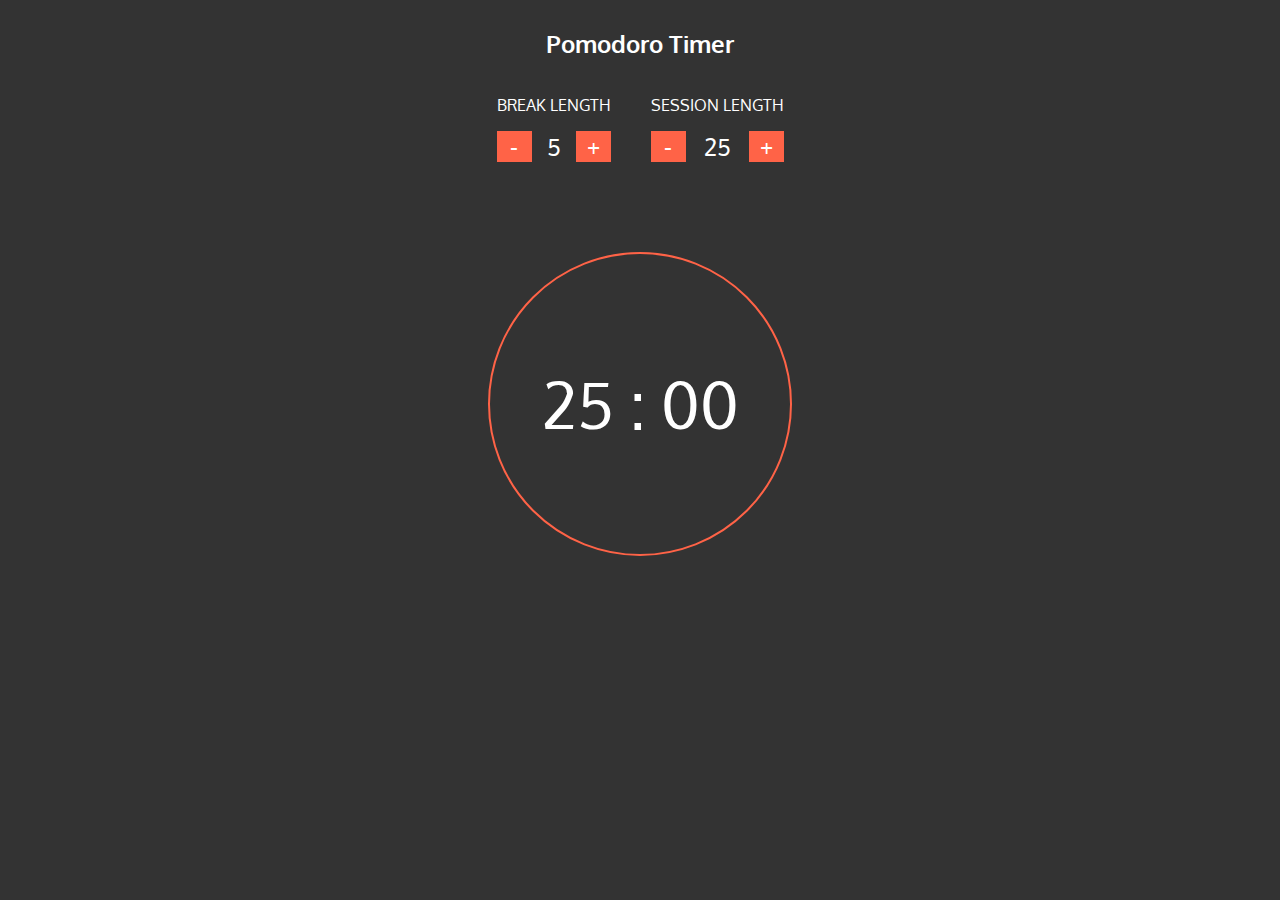
==== pomodoro/index.html @ 9ccbf0e0 "added pomodoro and randomQuoteGenerator" ====
<html>

<head>
    <title>Pomodoro Timer</title>
    <meta charset="utf-8" />
    <meta name="viepowrt" content="device-width, intial-scale=1" />
    <link rel="stylesheet" type="text/css" href="style.css" />
    <link href='https://fonts.googleapis.com/css?family=Oxygen' rel='stylesheet' type='text/css'>

</head>

<body>
    <div class="container--fluid">
        <h2 class="banner">Pomodoro Timer</h2>
        <div class="container--ctrl">
            <div class="breakCtrl">
                <p>Break Length</p>
                <div class="container--btn">
                    <span id="break-down" class="btn minus">-</span>
                    <span id="breakLng"></span>
                    <span id="break-up" class="btn plus">+</span>
                </div>
            </div>
            <div class="sessionCtrl">
                <p>Session Length</p>
                <div class="container--btn">
                    <span id="session-down" class="btn minus">-</span>
                    <span id="sessionLng"></span>
                    <span id="session-up" class="btn plus">+</span>
                </div>
            </div>
        </div>
        <div id="run" class="timer">
            <p id="timerNum"></p>
        </div>
    </div>
</body>

<script type="text/javascript" src="main.js"></script>

</html>
---- pomodoro/style.css ----
html, body {
    background-color: #333;
    height: auto;
    font-family: 'Oxygen', sans-serif;
    
}

h1,h2,h3,h4,h5,h6,p {
    color: #fff;
    
}

.container--fluid {
    display: flex;
    flex-direction: column;
    align-items: center;
            
}

.banner {
    display: block;
    text-align: center;
    
}

.container--ctrl {
    display: flex;
    text-transform: uppercase;
    align-items: center;
    
}


.breakCtrl {
    padding-right: 20px;
    
}

.container--btn {
    display: flex;
    justify-content: center;
}

.container--ctrl span {
    flex: 1;
    color: #fff;
    font-size: 24px;
    text-align: center;
        
}

.btn {
    flex: 1;
    max-width: 35px;
    text-align:center;
    color: #fff;
    background-color: tomato;
    cursor: pointer;
    font-size: 24px;
    
}

.btn:hover {
    background-color: #cc4f39;

}

.sessionCtrl {
    padding-left: 20px;
}

.timer {
   display: flex;
   flex-direction: column;
   justify-content: center;
   height: 300px;
   width: 300px;
   border: 2px solid tomato;
   border-radius: 50%;
   margin-top: 10vh;
   cursor: pointer;
}

.timer p {
    text-align: center;
    font-size: 4em;
}


/*mobile devices*/
@media (max-width: 600px) {
    .container--ctrl {
        flex-direction: column;
        justify-content: center;
        width: 200px;
    }
    
    .breakCtrl {
        padding: 0;
    }
    
    .sessionCtrl {
        padding: 0;
    }
}
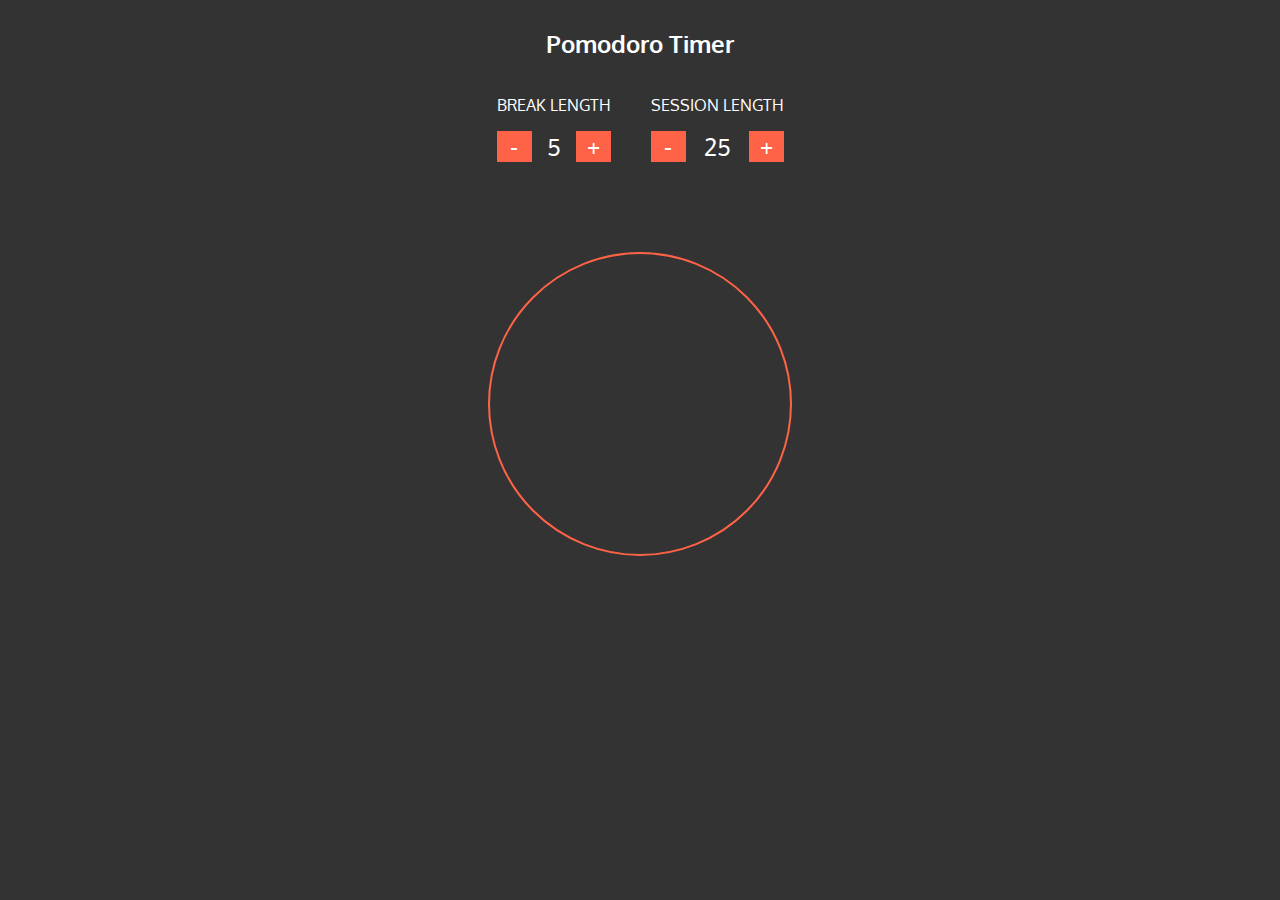
==== commit cfb20c2b: "index.html - changed id=run to id=toggle main.js - updated event listeners and added toggleTimer met" ====
--- a/pomodoro/index.html
+++ b/pomodoro/index.html
@@ -30,7 +30,7 @@
                 </div>
             </div>
         </div>
-        <div id="run" class="timer">
+        <div id="toggle" class="timer">
             <p id="timerNum"></p>
         </div>
     </div>
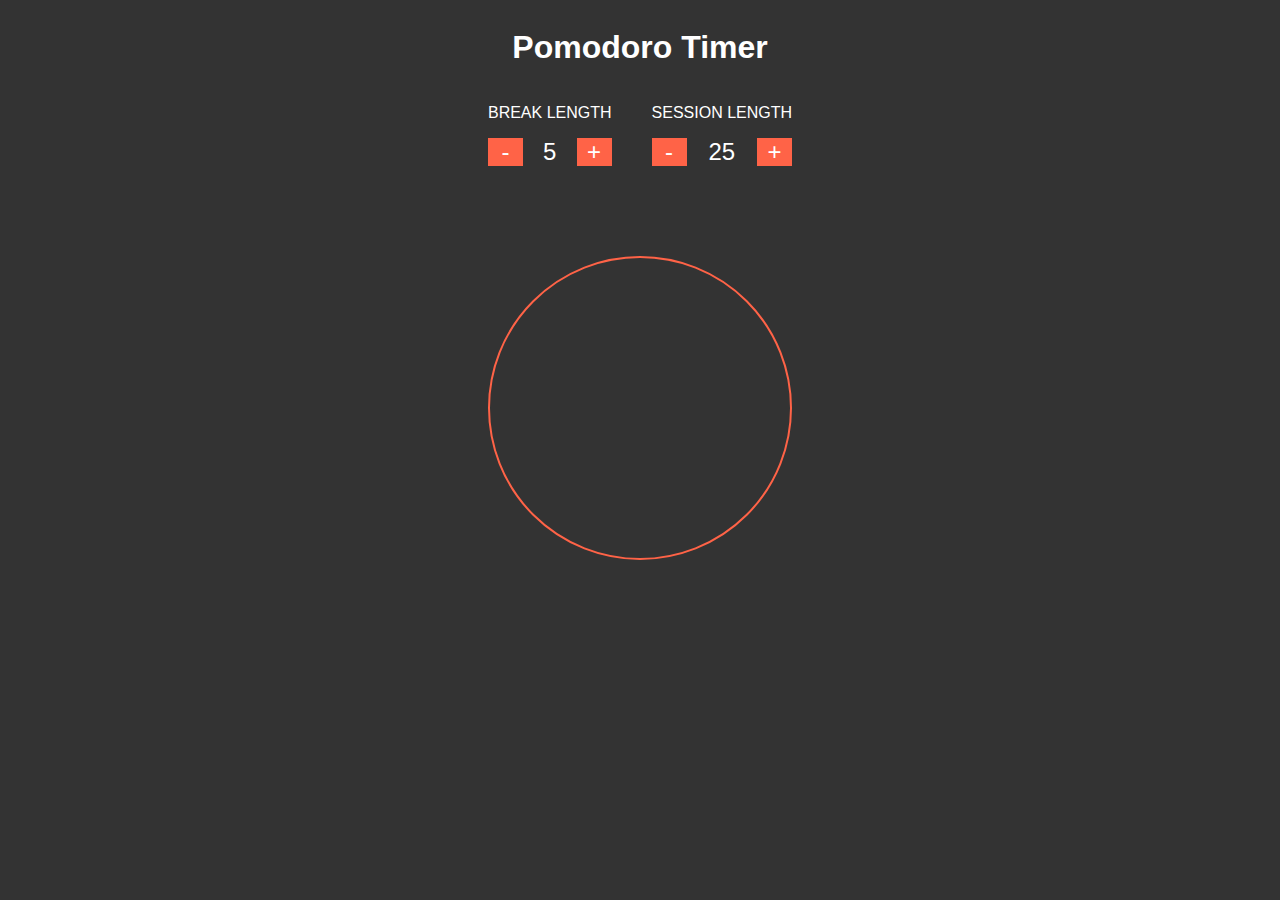
==== commit f818a95b: "index.html: added class number to breakLng/sessionLng" ====
--- a/pomodoro/index.html
+++ b/pomodoro/index.html
@@ -5,28 +5,28 @@
     <meta charset="utf-8" />
     <meta name="viepowrt" content="device-width, intial-scale=1" />
     <link rel="stylesheet" type="text/css" href="style.css" />
-    <link href='https://fonts.googleapis.com/css?family=Oxygen' rel='stylesheet' type='text/css'>
+    <link href='https://fonts.googleapis.com/css?family=Roboto' rel='stylesheet' type='text/css'>
 
 </head>
 
 <body>
     <div class="container--fluid">
-        <h2 class="banner">Pomodoro Timer</h2>
+        <h1 class="banner">Pomodoro Timer</h2>
         <div class="container--ctrl">
             <div class="breakCtrl">
                 <p>Break Length</p>
                 <div class="container--btn">
-                    <span id="break-down" class="btn minus">-</span>
-                    <span id="breakLng"></span>
-                    <span id="break-up" class="btn plus">+</span>
+                    <span id="break-down" class="btn minus no-highlight">-</span>
+                    <span id="breakLng" class="number"></span>
+                    <span id="break-up" class="btn plus no-highlight">+</span>
                 </div>
             </div>
             <div class="sessionCtrl">
                 <p>Session Length</p>
                 <div class="container--btn">
-                    <span id="session-down" class="btn minus">-</span>
-                    <span id="sessionLng"></span>
-                    <span id="session-up" class="btn plus">+</span>
+                    <span id="session-down" class="btn minus no-highlight">-</span>
+                    <span id="sessionLng" class="number"></span>
+                    <span id="session-up" class="btn plus no-highlight">+</span>
                 </div>
             </div>
         </div>
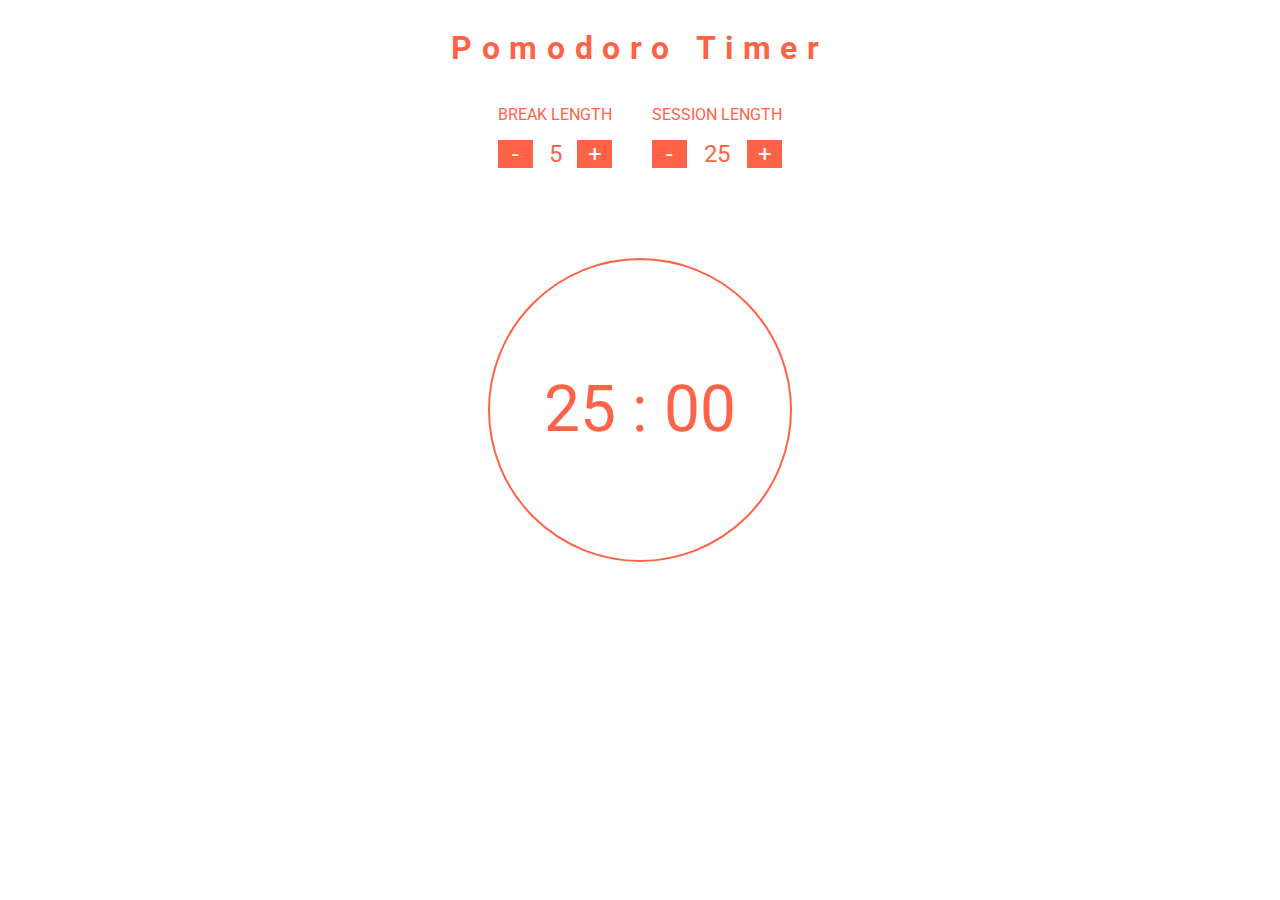
==== commit 7c88cb7c: "variable updates removed global variables from main.js and placed that functionality inside of the o" ====
--- a/pomodoro/index.html
+++ b/pomodoro/index.html
@@ -1,41 +1,40 @@
 <html>
 
 <head>
-    <title>Pomodoro Timer</title>
-    <meta charset="utf-8" />
-    <meta name="viepowrt" content="device-width, intial-scale=1" />
-    <link rel="stylesheet" type="text/css" href="style.css" />
-    <link href='https://fonts.googleapis.com/css?family=Roboto' rel='stylesheet' type='text/css'>
-
+  <title>Pomodoro Timer</title>
+  <meta charset="utf-8" />
+  <meta name="viepowrt" content="device-width, intial-scale=1" />
+  <link rel="stylesheet" type="text/css" href="style.css" />
+  <link href='https://fonts.googleapis.com/css?family=Roboto' rel='stylesheet' type='text/css'>
 </head>
 
 <body>
-    <div class="container--fluid">
-        <h1 class="banner">Pomodoro Timer</h2>
-        <div class="container--ctrl">
-            <div class="breakCtrl">
-                <p>Break Length</p>
-                <div class="container--btn">
-                    <span id="break-down" class="btn minus no-highlight">-</span>
-                    <span id="breakLng" class="number"></span>
-                    <span id="break-up" class="btn plus no-highlight">+</span>
-                </div>
-            </div>
-            <div class="sessionCtrl">
-                <p>Session Length</p>
-                <div class="container--btn">
-                    <span id="session-down" class="btn minus no-highlight">-</span>
-                    <span id="sessionLng" class="number"></span>
-                    <span id="session-up" class="btn plus no-highlight">+</span>
-                </div>
-            </div>
+  <div class="container--fluid">
+    <h1 class="banner">Pomodoro Timer</h2>
+      <div class="container--ctrl">
+        <div class="breakCtrl">
+          <p>Break Length</p>
+          <div class="container--btn">
+            <span id="break-down" class="btn minus no-highlight">-</span>
+            <span id="breakLng" class="number"></span>
+            <span id="break-up" class="btn plus no-highlight">+</span>
+          </div>
         </div>
-        <div id="toggle" class="timer">
-            <p id="timerNum"></p>
+        <div class="sessionCtrl">
+          <p>Session Length</p>
+          <div class="container--btn">
+            <span id="session-down" class="btn minus no-highlight">-</span>
+            <span id="sessionLng" class="number"></span>
+            <span id="session-up" class="btn plus no-highlight">+</span>
+          </div>
         </div>
-    </div>
+      </div>
+      <div id="toggle" class="timer">
+        <p id="timerNum"></p>
+      </div>
+  </div>
 </body>
 
 <script type="text/javascript" src="main.js"></script>
 
-</html>+</html>
--- a/pomodoro/style.css
+++ b/pomodoro/style.css
@@ -1,39 +1,40 @@
-html, body {
-    background-color: #333;
+html,
+body {
+    background-color: #fff;
     height: auto;
-    font-family: 'Oxygen', sans-serif;
-    
+    font-family: 'Roboto', sans-serif;
 }
 
-h1,h2,h3,h4,h5,h6,p {
-    color: #fff;
-    
+h1,
+h2,
+h3,
+h4,
+h5,
+h6,
+p {
+    color: tomato;
 }
 
 .container--fluid {
     display: flex;
     flex-direction: column;
     align-items: center;
-            
 }
 
 .banner {
     display: block;
     text-align: center;
-    
+    letter-spacing: .3em;
 }
 
 .container--ctrl {
     display: flex;
     text-transform: uppercase;
     align-items: center;
-    
 }
-
 
 .breakCtrl {
     padding-right: 20px;
-    
 }
 
 .container--btn {
@@ -43,26 +44,38 @@
 
 .container--ctrl span {
     flex: 1;
-    color: #fff;
     font-size: 24px;
     text-align: center;
-        
 }
 
 .btn {
     flex: 1;
     max-width: 35px;
-    text-align:center;
+    text-align: center;
     color: #fff;
     background-color: tomato;
     cursor: pointer;
     font-size: 24px;
-    
+}
+
+.no-highlight {
+    -webkit-user-select: none;
+    /* Webkit */
+    -moz-user-select: none;
+    /* Firefox */
+    -ms-user-select: none;
+    /* IE 10  */
+    /* Currently not supported in Opera but will be soon */
+    -o-user-select: none;
+    user-select: none;
 }
 
 .btn:hover {
     background-color: #cc4f39;
+}
 
+.number {
+    color: tomato;
 }
 
 .sessionCtrl {
@@ -70,15 +83,15 @@
 }
 
 .timer {
-   display: flex;
-   flex-direction: column;
-   justify-content: center;
-   height: 300px;
-   width: 300px;
-   border: 2px solid tomato;
-   border-radius: 50%;
-   margin-top: 10vh;
-   cursor: pointer;
+    display: flex;
+    flex-direction: column;
+    justify-content: center;
+    height: 300px;
+    width: 300px;
+    border: 2px solid tomato;
+    border-radius: 50%;
+    margin-top: 10vh;
+    cursor: pointer;
 }
 
 .timer p {
@@ -88,18 +101,17 @@
 
 
 /*mobile devices*/
+
 @media (max-width: 600px) {
     .container--ctrl {
         flex-direction: column;
         justify-content: center;
         width: 200px;
     }
-    
     .breakCtrl {
         padding: 0;
     }
-    
     .sessionCtrl {
         padding: 0;
     }
-}+}
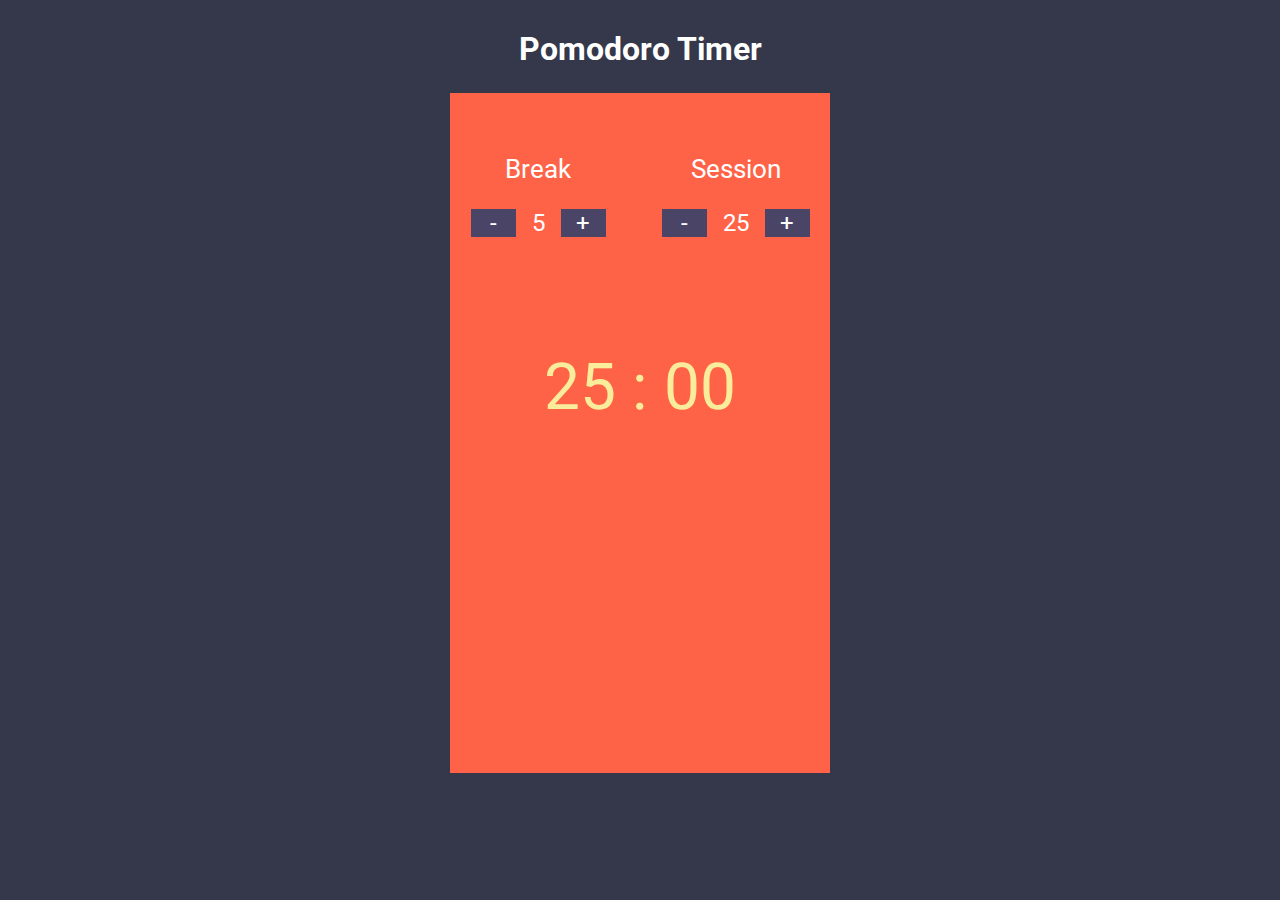
==== commit 9cab4d6e: "ver 0.9 finished adding timer functionality to main.js restyled style.css with new colors TODO: add " ====
--- a/pomodoro/index.html
+++ b/pomodoro/index.html
@@ -9,29 +9,29 @@
 </head>
 
 <body>
+  <h1 class="banner">Pomodoro Timer</h1>
   <div class="container--fluid">
-    <h1 class="banner">Pomodoro Timer</h2>
-      <div class="container--ctrl">
-        <div class="breakCtrl">
-          <p>Break Length</p>
-          <div class="container--btn">
-            <span id="break-down" class="btn minus no-highlight">-</span>
-            <span id="breakLng" class="number"></span>
-            <span id="break-up" class="btn plus no-highlight">+</span>
-          </div>
-        </div>
-        <div class="sessionCtrl">
-          <p>Session Length</p>
-          <div class="container--btn">
-            <span id="session-down" class="btn minus no-highlight">-</span>
-            <span id="sessionLng" class="number"></span>
-            <span id="session-up" class="btn plus no-highlight">+</span>
-          </div>
+    <div class="container--ctrl">
+      <div class="breakCtrl">
+        <p>Break</p>
+        <div class="container--btn">
+          <span id="break-down" class="btn minus no-highlight">-</span>
+          <span id="breakLng" class="number">5</span>
+          <span id="break-up" class="btn plus no-highlight">+</span>
         </div>
       </div>
-      <div id="toggle" class="timer">
-        <p id="timerNum"></p>
+      <div class="sessionCtrl">
+        <p>Session</p>
+        <div class="container--btn">
+          <span id="session-down" class="btn minus no-highlight">-</span>
+          <span id="sessionLng" class="number">25</span>
+          <span id="session-up" class="btn plus no-highlight">+</span>
+        </div>
       </div>
+    </div>
+    <div id="toggle" class="timer">
+      <p id="timerNum"></p>
+    </div>
   </div>
 </body>
 
--- a/pomodoro/style.css
+++ b/pomodoro/style.css
@@ -1,117 +1,113 @@
-html,
-body {
-    background-color: #fff;
-    height: auto;
-    font-family: 'Roboto', sans-serif;
+html, body {
+  width: 100%;
+  height: 100%;
+  background-color: #34384a;
+  font-family: 'Roboto', sans-serif;
+  margin: 0 auto;
 }
-
-h1,
-h2,
-h3,
-h4,
-h5,
-h6,
-p {
-    color: tomato;
+h1, h2, h3, h4, h5, h6, p {
+  color: #fff;
 }
-
 .container--fluid {
-    display: flex;
-    flex-direction: column;
-    align-items: center;
+  height: 680px;
+  max-width: 380px;
+  display: flex;
+  flex-direction: column;
+  align-items: center;
+  margin: 25px auto;
+  background: tomato;
+  position: relative;
 }
-
 .banner {
-    display: block;
-    text-align: center;
-    letter-spacing: .3em;
+  display: block;
+  text-align: center;
+  /*letter-spacing: 1em;*/
+  padding-top: 30px;
 }
-
 .container--ctrl {
-    display: flex;
-    text-transform: uppercase;
-    align-items: center;
+  display: flex;
+  /*text-transform: uppercase;*/
+  align-items: center;
+  justify-content: center;
+  padding-top: 35px;
+  width: inherit;
 }
-
 .breakCtrl {
-    padding-right: 20px;
+  padding-right: 20px;
+  text-align: center;
+  font-size: 1.6em;
 }
-
+.sessionCtrl {
+  text-align: center;
+  padding-left: 20px;
+  font-size: 1.6em;
+}
 .container--btn {
-    display: flex;
-    justify-content: center;
+  display: flex;
+  justify-content: center;
 }
-
 .container--ctrl span {
-    flex: 1;
-    font-size: 24px;
-    text-align: center;
+  /*flex: 1;*/
+  margin: 0 8px 0 8px;
+  font-size: 24px;
+  text-align: center;
 }
-
 .btn {
-    flex: 1;
-    max-width: 35px;
-    text-align: center;
-    color: #fff;
-    background-color: tomato;
-    cursor: pointer;
-    font-size: 24px;
+  /*flex: 1;*/
+  width: 45px;
+  text-align: center;
+  color: #fff;
+  background-color: #4a4567;
+  cursor: pointer;
+  font-size: 24px;
 }
-
 .no-highlight {
-    -webkit-user-select: none;
-    /* Webkit */
-    -moz-user-select: none;
-    /* Firefox */
-    -ms-user-select: none;
-    /* IE 10  */
-    /* Currently not supported in Opera but will be soon */
-    -o-user-select: none;
-    user-select: none;
+  -webkit-user-select: none;
+  /* Webkit */
+  -moz-user-select: none;
+  /* Firefox */
+  -ms-user-select: none;
+  /* IE 10  */
+  /* Currently not supported in Opera but will be soon */
+  -o-user-select: none;
+  user-select: none;
 }
-
 .btn:hover {
-    background-color: #cc4f39;
+  background-color: #39354f;
 }
-
 .number {
-    color: tomato;
+  font-size: 1.2em;
+  color: #fff;
 }
-
-.sessionCtrl {
-    padding-left: 20px;
+.timer {
+  display: flex;
+  flex-direction: column;
+  justify-content: center;
+  height: 300px;
+  width: 300px;
+  /*border: 2px solid #f9ed9b;*/
+  /*border-radius: 50%;*/
+  /*margin-top: 10vh;*/
+  cursor: pointer;
 }
-
-.timer {
-    display: flex;
-    flex-direction: column;
-    justify-content: center;
-    height: 300px;
-    width: 300px;
-    border: 2px solid tomato;
-    border-radius: 50%;
-    margin-top: 10vh;
-    cursor: pointer;
+.timer p {
+  text-align: center;
+  font-size: 4em;
+  color: #f9ed9b;
 }
-
-.timer p {
-    text-align: center;
-    font-size: 4em;
-}
-
 
 /*mobile devices*/
 
 @media (max-width: 600px) {
-    .container--ctrl {
-        flex-direction: column;
-        justify-content: center;
-        width: 200px;
-    }
-    .breakCtrl {
-        padding: 0;
-    }
-    .sessionCtrl {
-        padding: 0;
-    }
+  .container--ctrl {
+    flex-direction: column;
+    justify-content: center;
+    width: 200px;
+  }
+  .breakCtrl {
+    padding: 0;
+  }
+  .sessionCtrl {
+    padding: 0;
+  }
 }
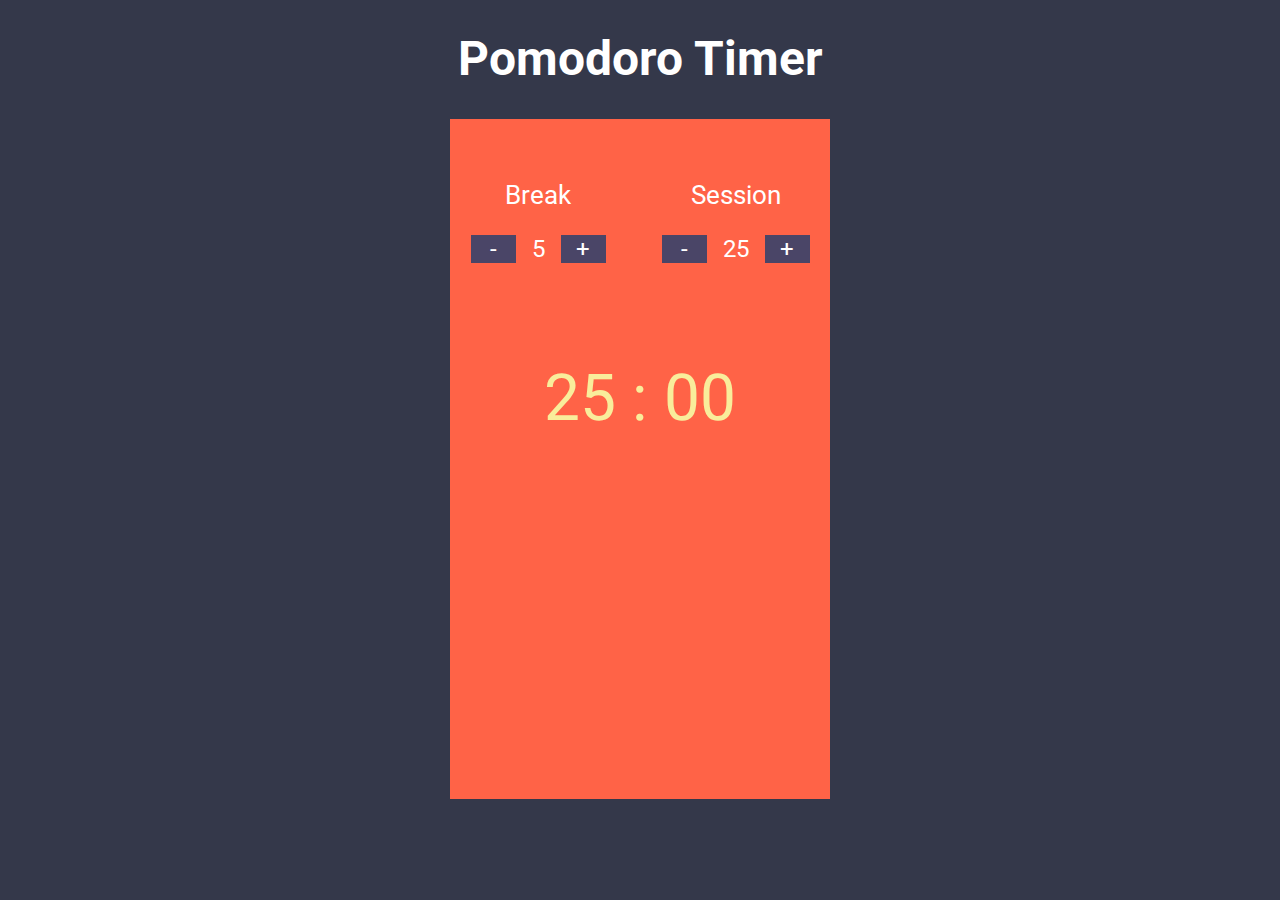
==== commit ec72c303: "Update index.html" ====
--- a/pomodoro/index.html
+++ b/pomodoro/index.html
@@ -3,7 +3,7 @@
 <head>
   <title>Pomodoro Timer</title>
   <meta charset="utf-8" />
-  <meta name="viepowrt" content="device-width, intial-scale=1" />
+  <meta name="viewport" content="device-width, intial-scale=1" />
   <link rel="stylesheet" type="text/css" href="style.css" />
   <link href='https://fonts.googleapis.com/css?family=Roboto' rel='stylesheet' type='text/css'>
 </head>
--- a/pomodoro/style.css
+++ b/pomodoro/style.css
@@ -23,6 +23,7 @@
   text-align: center;
   /*letter-spacing: 1em;*/
   padding-top: 30px;
+  font-size: 3em;
 }
 .container--ctrl {
   display: flex;
@@ -83,11 +84,9 @@
   display: flex;
   flex-direction: column;
   justify-content: center;
-  height: 300px;
-  width: 300px;
-  /*border: 2px solid #f9ed9b;*/
-  /*border-radius: 50%;*/
-  /*margin-top: 10vh;*/
+  height: 200px;
+  width: 200px;
+  padding-top: 35px;
   cursor: pointer;
 }
 .timer p {
